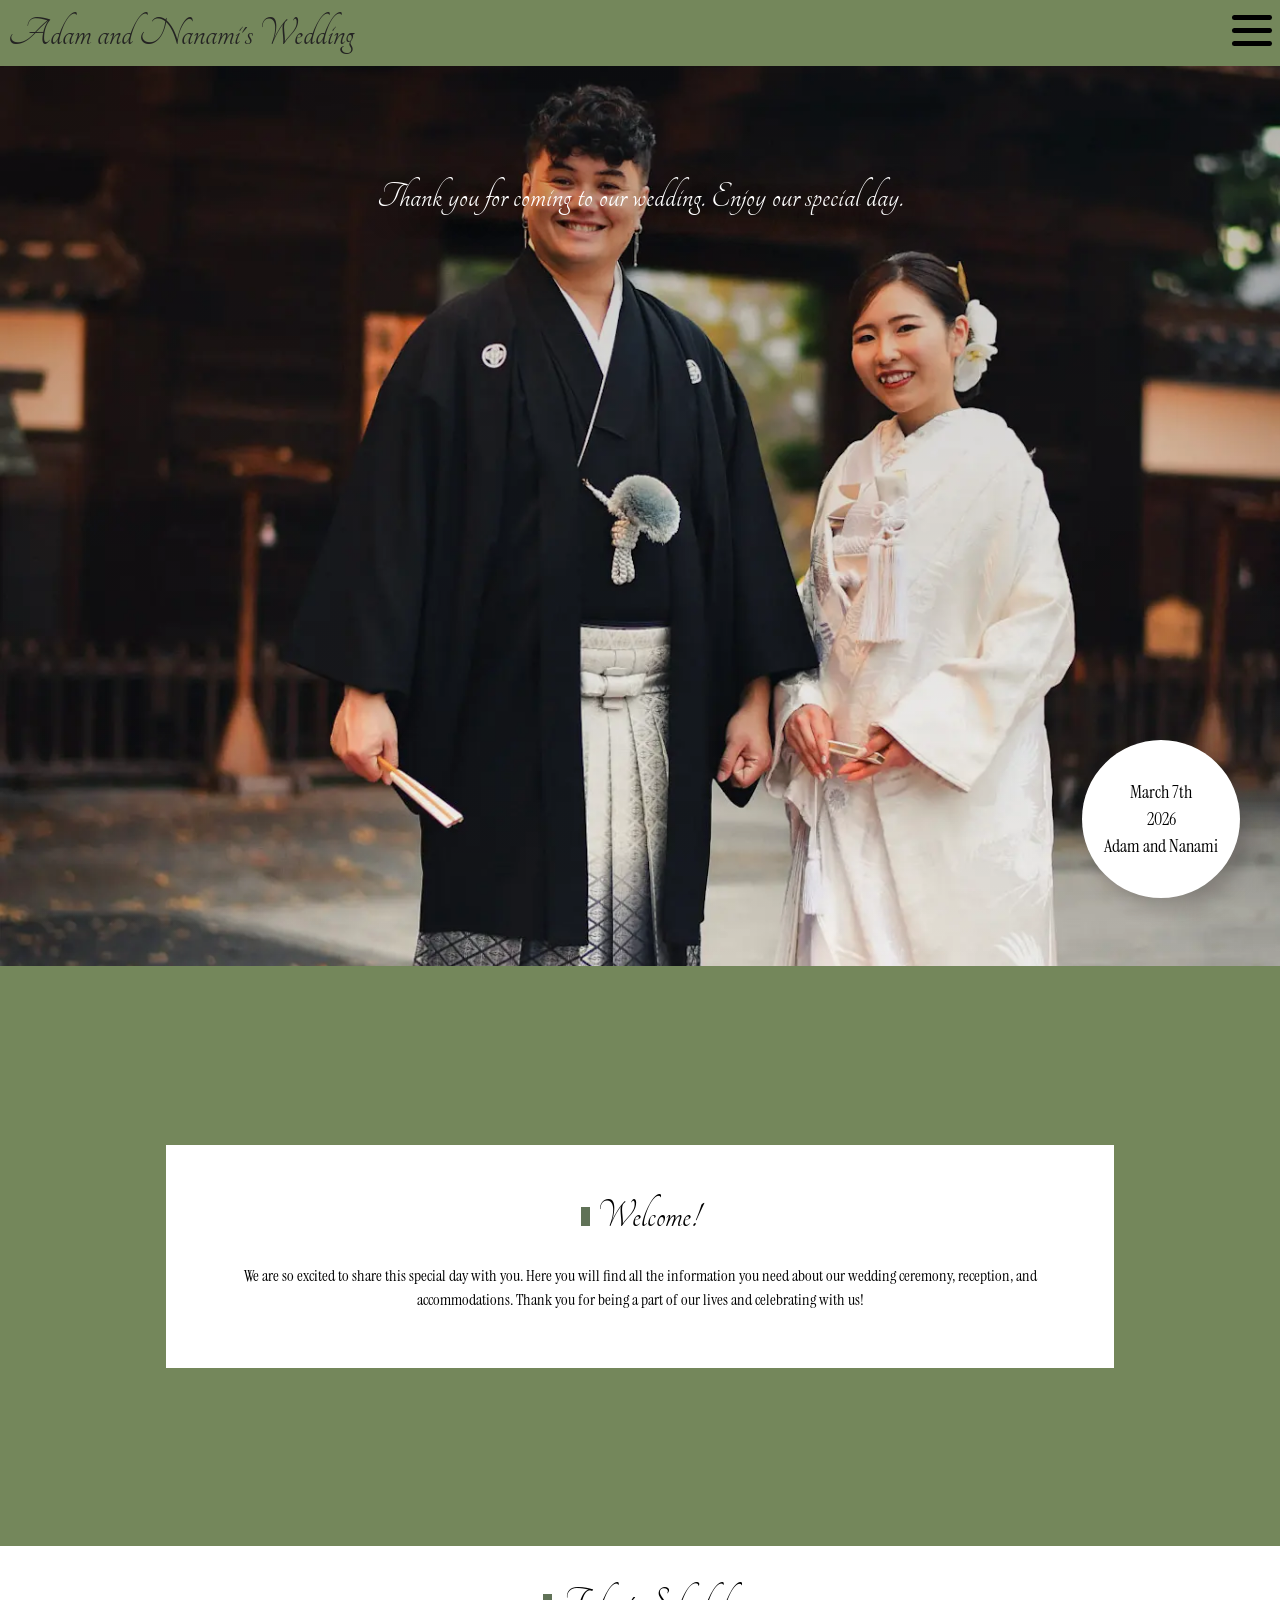
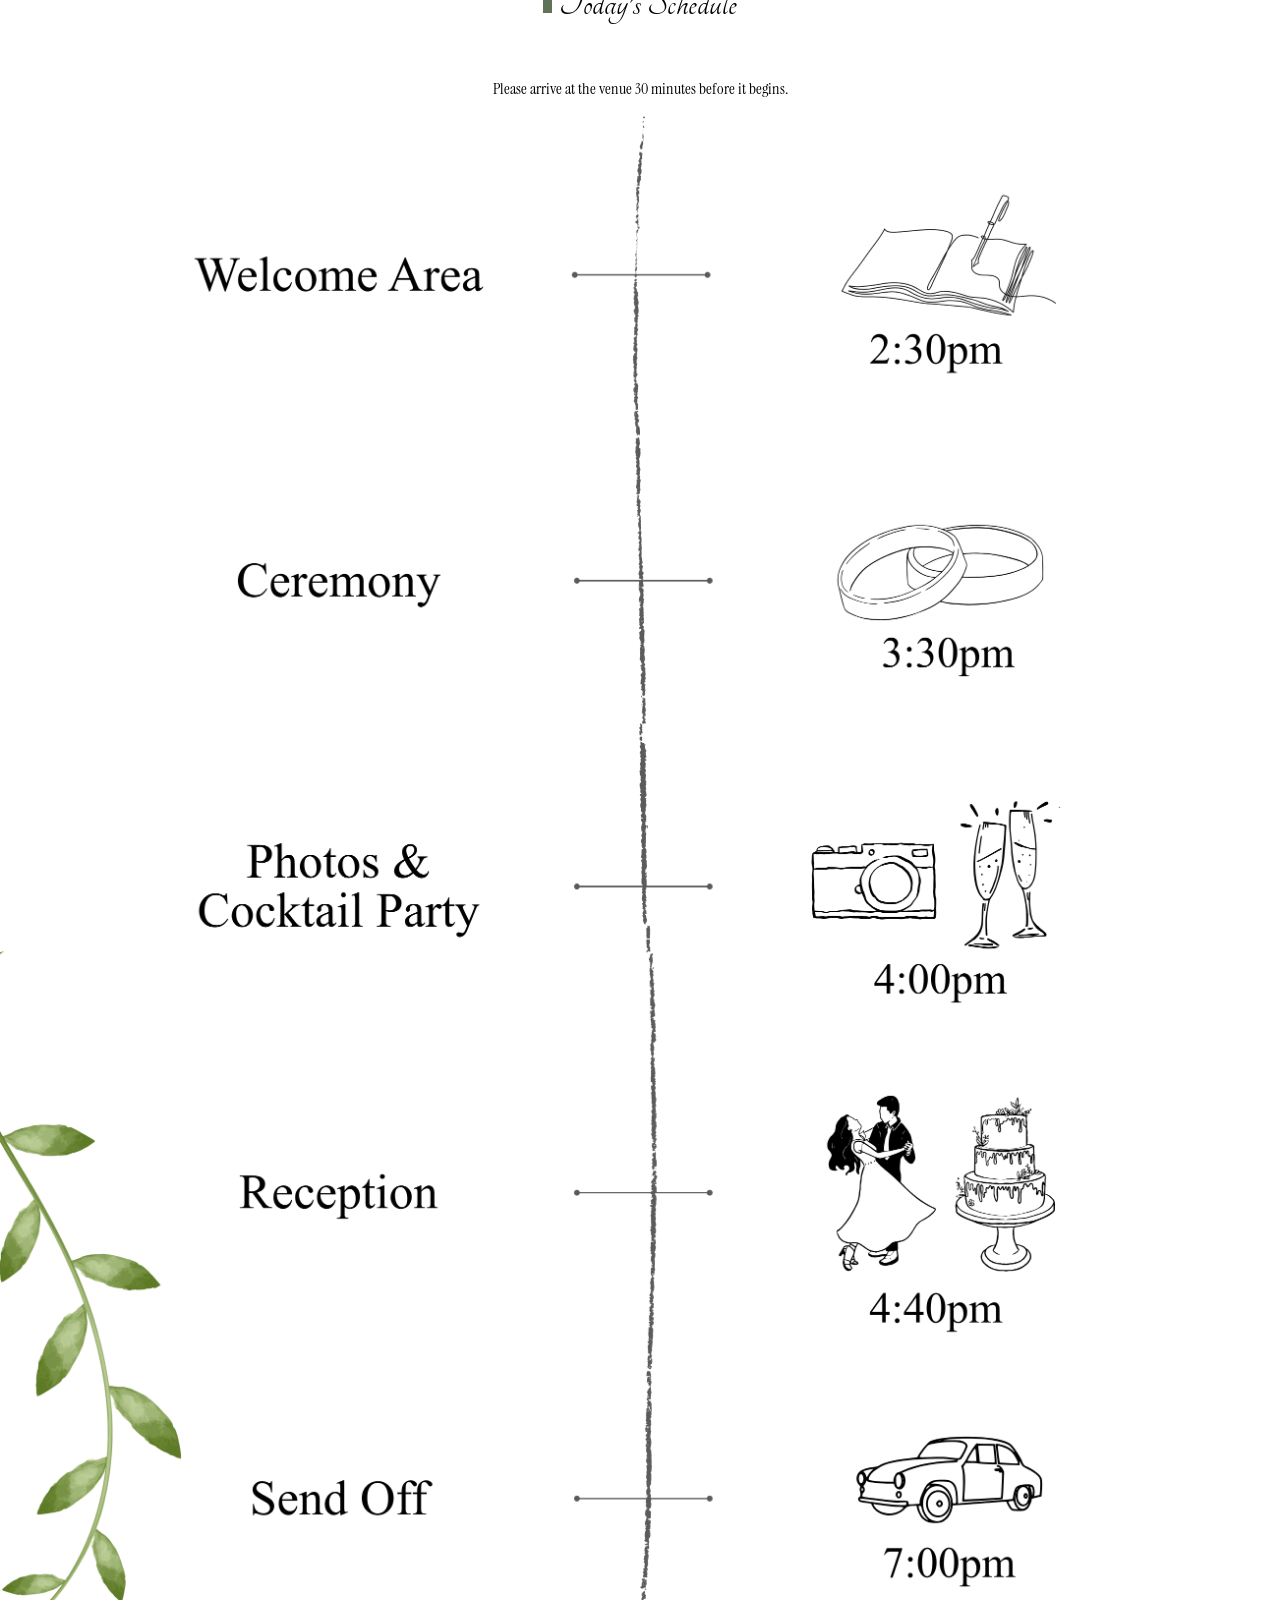
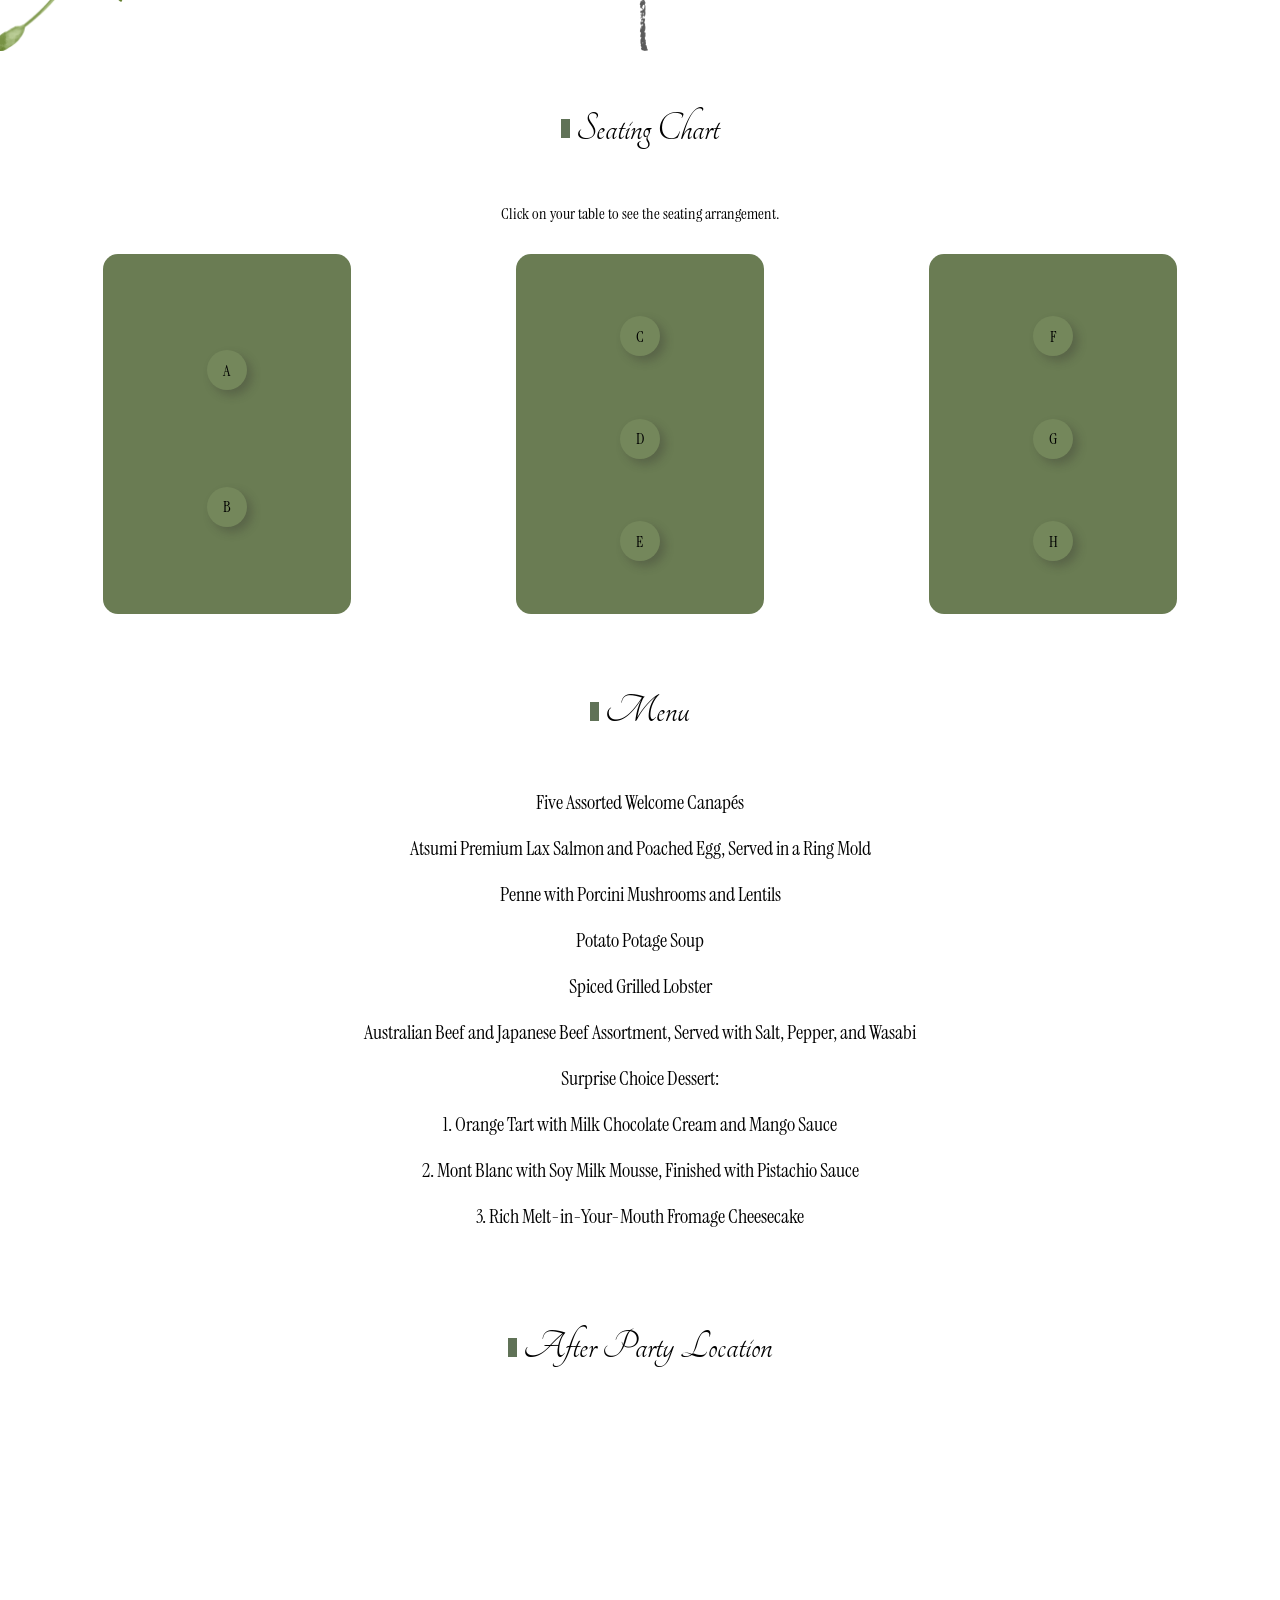
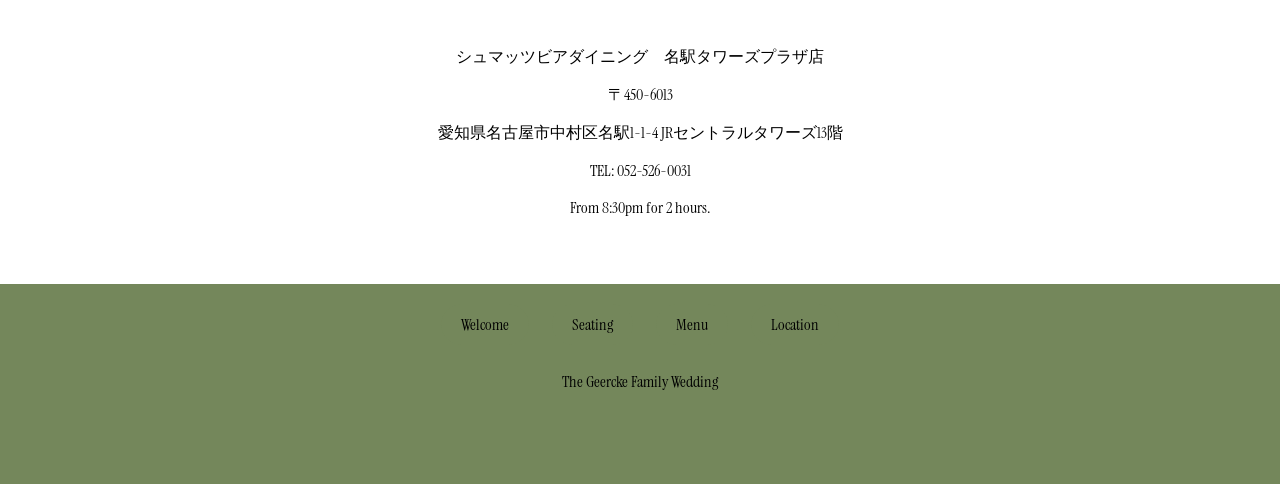
==== english.html @ deb8f096 "Add files via upload" ====
<!DOCTYPE html>
<html lang="en">
<head>
    <meta charset="UTF-8">
    <meta name="viewport" content="width=device-width, initial-scale=1.0">
    <link rel="stylesheet" href="index.css">
    
<link rel="preconnect" href="https://fonts.googleapis.com">
<link rel="preconnect" href="https://fonts.gstatic.com" crossorigin>
<link href="https://fonts.googleapis.com/css2?family=Instrument+Serif:ital@0;1&family=Shippori+Mincho+B1&family=Tangerine:wght@400;700&display=swap" rel="stylesheet"></head>
<body>

<div class="off-screen-menu">
            <ul>
                <li><a href="index.html">Home</a></li>
                <li><a href="#welcome">Welcome</a></li>
                <li><a href="#schedule">Schedule</a></li>
                <li><a href="#seating">Seating Chart</a></li>
                <li><a href="#menu">Menu</a></li>
                <li><a href="#location">Location</a></li>
            </ul>
</div>
        <nav>
                    <h1>Adam and Nanami's Wedding</h1>
        
            <div class="ham-menu">
                <span></span>
                <span></span>
                <span></span>
            </div>
        </nav>

    <div class="container">
        <div class="splash">
            
            <h3>Thank you for coming to our wedding. Enjoy our special day.</h3>
            <div class="date">
                <p>March 7th</p>
                <p>2026</p>
                <p>Adam and Nanami</p>
            </div>
        </div>
        <div class="welcome" id="welcome">
            <div class="welcome-text">
                <h2>Welcome!</h2>
                <p>We are so excited to share this special day with you. Here you will find all the information you need about our wedding ceremony, reception, and accommodations. Thank you for being a part of our lives and celebrating with us!</p>
            </div>
        </div>    
       <div class="schedule" id="schedule">
        
            <h2>Today's Schedule</h2>
            <p>Please arrive at the venue 30 minutes before it begins.</p>
            <div class="schedule-box">

                <img class="schedule-image" src="schedule with a leaf_eng.png" alt="Wedding Schedule">
                
            </div>
        </div> 
      <div class="seating-chart" id="seating">
            <h2>Seating Chart</h2>
            <p>Click on your table to see the seating arrangement.</p>
            <div class="table-container">
                <div class="table-1 table">
                    <button class="table-btn" data-table="A">A</button>
                    <button class="table-btn" data-table="B">B</button>
                </div>
                <div class="table-2 table">
                    <button class="table-btn" data-table="C">C</button>
                    <button class="table-btn" data-table="D">D</button>
                    <button class="table-btn" data-table="E">E</button>
                </div>
                <div class="table-3 table">
                    <button class="table-btn" data-table="F">F</button>
                    <button class="table-btn" data-table="G">G</button>
                    <button class="table-btn" data-table="H">H</button>
                </div>
            </div>
        </div>

            </div>
        <div class="menu" id="menu">
            <h2>Menu</h2>
<ul>
  <li>Five Assorted Welcome Canapés</li>
  <li>Atsumi Premium Lax Salmon and Poached Egg, Served in a Ring Mold</li>
  <li>Penne with Porcini Mushrooms and Lentils</li>
  <li>Potato Potage Soup</li>
  <li>Spiced Grilled Lobster</li>
  <li>Australian Beef and Japanese Beef Assortment, Served with Salt, Pepper, and Wasabi</li>
  <li>Surprise Choice Dessert:</li>
  <li>1. Orange Tart with Milk Chocolate Cream and Mango Sauce</li>
  <li>2. Mont Blanc with Soy Milk Mousse, Finished with Pistachio Sauce</li>
  <li>3. Rich Melt-in-Your-Mouth Fromage Cheesecake</li>
</ul>
        </div>
        <div class="location" id="location">
            <h2>After Party Location</h2>
            <div class="address">
                <div class="map"><iframe src="https://www.google.com/maps/embed?pb=!1m18!1m12!1m3!1d1630.7137008427594!2d136.8818280786256!3d35.17089853888267!2m3!1f0!2f0!3f0!3m2!1i1024!2i768!4f13.1!3m3!1m2!1s0x600377cc2bde75cb%3A0x69bfc3fd4958fa4e!2z44K344Ol44Oe44OD44OEIOWQjeWPpOWxi-OCv-ODr-ODvOOCuuODl-ODqeOCtg!5e0!3m2!1sen!2sjp!4v1771143476471!5m2!1sen!2sjp" width="250" height="200" style="border:0;" allowfullscreen="" loading="lazy" referrerpolicy="no-referrer-when-downgrade"></iframe></div>
                <div class="address-text">
                    <p>シュマッツビアダイニング　名駅タワーズプラザ店</p>
                    <p>〒450-6013</p>
                    <p>愛知県名古屋市中村区名駅1-1-4 JRセントラルタワーズ13階</p>
                    <p>TEL: 052-526-0031</p>
                    <p>From 8:30pm for 2 hours.</p>
                </div>
            </div>
            <!-- <button class="afterparty">After Party Details</button> -->
        </div>   

    </div>
        <div class="modal-overlay" id="modalOverlay">
            <div class="modal">
                <div class="table-visual"></div>
                <div class="seats" id="seats"></div>
            </div>
        </div>
    <footer>
        <button onclick="window.location.href='#welcome'">Welcome</button>
        <button onclick="window.location.href='#seating'">Seating</button>
        <button onclick="window.location.href='#menu'">Menu</button>
        <button onclick="window.location.href='#location'">Location</button>
        
        <p>The Geercke Family Wedding</p>
    </footer>

<script src="script.js"></script>
</body>
---- index.css ----
body {
  font-family: "Instrument Serif", serif;
  font-weight: 400;
  font-style: normal;
  margin: 0;
  background-color: white;
}

html, body {
  margin: 0;
  padding: 0;
  width: 100%;
  height: 100%;
}

html[lang="ja"] body {
  font-family: "Shippori Mincho B1",;
  font-weight: 400;
  font-style: normal;
  margin: 0;
}

html[lang="ja"] [lang="en"] {
  font-family: "Shippori Mincho B1", serif;
  font-weight: 400;
  font-style: normal;
}

html[lang="ja"] h2, h3 {
  font-family: "Shippori Mincho B1", serif;
  font-weight: 400;
  font-style: normal;
  font-size: 30px;
}
 
nav {
  display: flex;
  background-color: #74875B;
  margin-top: 0;
  color: rgb(36, 35, 35);
  text-align: center;
  align-content: center;
  height: 60px;
  margin: 0;
  padding: 3px;
  font-weight: 400;
}

h1, h2 {
  font-family: "Tangerine", serif;
  font-weight: 400;
  font-style: normal;
  font-size: 42px;
}

h3 {
  font-family: "Tangerine", serif;
  font-weight: 400;
  font-style: normal;
  font-size: 38px;
  margin: 10px;
}

nav h1 {
    margin: 0;
    padding: 5px;
    padding-top: 8px;
}

h2 {
    display: inline-flex;
    align-items: center;
    gap: 0.4rem;
}

.off-screen-menu a,
.off-screen-menu a:visited {
  color: #2a2a2a;
  text-decoration: none;
}

h2::before {
    content: "";
    width: 9px;
    height: 19px;
    background-color: #607257;
}

.off-screen-menu {
  background-color: beige;
  height: 100vh;
  width: 100%;
  gap: 3rem;
  max-width: 450px;
  position: fixed;
  top: 0;
  right: -450px;
  display: flex;
  flex-direction: column;
  align-items: center;
  justify-content: center;
  transition: .3s ease;
  text-align: center;
  font-size: 2rem;
  z-index: 101;
}

.off-screen-menu.active {
  right: 0;
}

.off-screen-menu ul {
list-style: none;
padding: 0;
margin: 0;
}

.ham-menu {
  height: 100%;
  width: 40px;
  position: relative;
  margin-left: auto;
  margin-right: 5px;
}
.off-screen-menu li {
  margin: 20px 0;
}

.ham-menu span {
  height: 5px;
  width: 100%;
  background-color: black;
  border-radius: 25px;
  position: absolute;
  left: 0;
  transition: .3s ease;
  z-index: 102;
}

.ham-menu span:nth-child(1) {
  top: 12px;
}

.ham-menu span:nth-child(2) {
  top: 25px;
}

.ham-menu span:nth-child(3) {
  top: 38px;
}

.ham-menu.active span:nth-child(1) {
  top: 22px;
  transform: rotate(45deg);
}

.ham-menu.active span:nth-child(2) {
  opacity: 0;
}

.ham-menu.active span:nth-child(3) {
  top: 22px;
  transform: rotate(-45deg);
}


.container {
  display: flex;
  flex-wrap: wrap;
  flex-direction: column;
}

.splash {
  height: 100vh;
  position: relative;
  background-image: url("splas.webp");
  background-size: cover;
  background-position: center;
  color: white;
  text-align: center;
  align-content:start;
  font-size: 20px;
  font-weight: 100;
  position: relative;
}

.splash::before {
  content: "";
  position: absolute;
  inset: 0;
    background: linear-gradient(
  to bottom,
  rgba(0, 0, 0, 0.2),
  rgba(0, 0, 0, 0.0)
);
  z-index: 0;}

.splash h3 {
  position: relative;
  margin-top: 10vh;
  z-index: 100;
  color: white;
  text-shadow: 10px 10px 25px rgb(26, 26, 26);
  padding: 20px;  
}


.splash-image {
  width: 100%;
  height: auto;
}

.date {
  height: 148px;
  width: 148px;
  background-color: white;
  color: black;
  border-radius: 50%;
  align-content: center;
  margin: 20px;
  font-size: 18px;
  padding: 5px;
  margin-left: auto;
  box-shadow: 10px 10px 20px rgba(49, 48, 48, 0.3);
  bottom: 3rem;
  right: 1.25rem;
  position: absolute;
}

.date p {
  margin: 3px;
  font-size: 18px;}

.welcome {
  text-align: center;
  padding: 20px;
  background-color: #74875B;
  height: 60vh;
  align-content: center;
}

.welcome h2 {
  margin: 0;
}

.welcome-jp {
  text-align: center;
  padding: 20px;
  background-color: #74875B;
  height: 60vh;
  align-content: center;
}

.welcome-text {
  background-color: white;
  margin: auto;
  width: 70%;
  padding: 40px;
  line-height: 1.5;
}

.welcome-text-jp {
  background-color: white;
  margin: auto;
  width: 70%;
  padding: 40px;
  line-height: 1.5;
  font-size: 16px;
}

.welcome-text-jp h3 {
  font-size: 30px;
  margin-top: 0;
}


.schedule {
  text-align: center;
  z-index: 1;
  background-size: cover;
}

.schedule h2 {
  background-image: url("a leaf.png");
}

.leaf {
  left: auto;
  z-index: -1;
}

.schedule img {
  width: 100%;
  height: auto;
  z-index: 0;
}

.schedule-box {
  display: flex;
  flex-direction: row;
  justify-content: center;
  gap: 20px;
}

.schedule-box img {
  width: 100%;
  height: auto;
  margin-left: 0;
}

.schedule-time {
  display: flex;
  flex-direction: column;

}

.seating-chart {
  text-align: center;
  padding: 20px;
}

.seating-chart p {
  margin-bottom: 30px;
}

.table-container {
  display: flex;
  flex-direction: row;
  justify-content: space-around;
}

.table {
  display: flex;
  flex-direction: column;
  align-items: center;
  justify-content: space-evenly;
  width: 20%;
  height: 40vh;
  background-color: #6a7c53;
  border-radius: 15px;
}

.table-btn {
    margin-top: 10px;
    height: 40px;
    width: 40px;
    text-align: center;
    background-color: #74875B;
    border: none;
    border-radius: 50%;
    font-size: 16px;
    box-shadow: 5px 5px 10px rgba(49, 48, 48, 0.3);
}

.menu {
  text-align: center;
  padding: 20px;
  list-style: none;
}

.menu ul {
  padding: 0;
  list-style: none;
}

.menu li {
  margin: 20px 0;
  font-size: 20px;
  list-style: none;
}

.location {
  text-align: center;
  padding: 20px;
}

.location button {
    margin-top: 10px;
    padding: 10px 20px;
    background-color: #b4a543;
    color: white;
    border: none;
    border-radius: 30px;
    font-size: 16px;
    margin-bottom: 50px;
    box-shadow: 5px 5px 30px rgba(49, 48, 48, 0.5);
}

.address {
    display: flex;
    flex-direction: column;
    justify-content: center;
    align-items: center;
    gap: 20px;
    margin-bottom: 30px;
}

button {
  font-family: "Instrument Serif", serif;
  font-weight: 100;
  font-style: normal;
}

footer {
  text-align: center;
  padding: 10px;
  background-color: #74875B;
  min-height: 20vh;
}

footer button {
    margin: 10px;
    padding: 10px 20px;
    background-color: #74875B;
    border: none;
    border-radius: 30px;
    font-size: 16px;
}

/* MODAL STYLES */

body.modal-open {
  overflow: hidden;
}

.modal-overlay {
  position: fixed;
  inset: 0;
  background: rgba(0,0,0,0.5);

  display: flex;
  justify-content: center;
  align-items: center;

  opacity: 0;
  visibility: hidden;
  pointer-events: none;

  transition: opacity 0.3s ease, visibility 0.3s ease;
  z-index: 1000;
}


.modal-overlay.active {
    opacity: 1;
  visibility: visible;
  pointer-events: auto;
}

.modal {
  position: relative;
  display: flex;
  align-items: center;
  width: 420px;
  height: 260px;
  background: rgba(255, 255, 255);
  padding-left: 110px;
  padding-right: 110px;
}

.table-visual {
  position: absolute;
  top: 50%;
  left: 50%;
  width: 70px;
  height: 230px;
  transform: translate(-50%, -50%);
  background: #74875B;
  border-radius: 12px;
}

.seats {
  position: absolute;
  left: 50%;
  top: 50%;
  transform: translate(-50%, -50%);
  
  display: flex;
  gap: 80px;
  justify-content: space-between;
  width: 80%; /* or exact pixel width if you prefer */
  max-width: 400px; /* matches modal size roughly */
  pointer-events: auto;
  box-sizing: border-box;
  padding-right: 100px;
}




.seats .side {
  width: 45%;
  display: flex;
  flex-direction: column;
  justify-content: center;
  gap: 30px;
}


.seat {
  background: white;
  padding: 3px 3px;
  border-radius: 10px;
  font-size: 14px;
  white-space: nowrap;
  max-width: 160px;
  text-align: center;
  
}

.seats .side:first-child {
  align-items: flex-end;
  padding-right: 16px;
}

.seats .side:last-child {
  align-items: flex-start;
  padding-left: 16px;
}


/* HOMEPAGE */

.homepage {
  position: relative;
  height: 100vh;
  background-color: rgb(220, 220, 220);
}

/* BG STRIPS */

.strip-container {
  display: flex;
  flex-direction: column;
  height: 100%;
}


.bg-strip {
  flex: 1;
  background-size: cover;
  background-position: center;
  opacity: 0;
  will-change: transform, opacity;
}

.bg-strip.top {
  background-image: url("home2.webp");
  background-blend-mode: saturation ;
  z-index: 1;
  animation: slideInLeft 0.8s forwards;
}

.bg-strip.middle {
  background-image: url("home3.webp");
    background-blend-mode: darken;

  z-index: 2;
  animation: slideInRight 0.8s 0.3s forwards;
}

.bg-strip.bottom {
  background-image: url("home1.webp");
    background-blend-mode: darken;
  z-index: 3;
  animation: slideInLeft 0.8s 0.6s forwards;
  margin-top: -3px;
}

.bg-strip.top,
.bg-strip.bottom {
  filter: grayscale(50%);
}



/* END BG STRIPS */

.homepage h1,
.homepage .lang {
  position: relative;
  z-index: 10;
}



.intro {
  position: absolute;
  inset: 0;
  display: flex;
  flex-direction: column;
  justify-content: center;
  align-items: center;
  z-index: 10;
  text-align: center;
  margin-bottom: 50px;
  padding: 20px;
  color: white;
  height: 90%;
  opacity: 0;
  animation: fadeIn 1s 1.2s ease-out forwards;
}

.intro::before {
    content: "";
  position: absolute;
  inset: 0;
  background: linear-gradient(
  to bottom,
  rgba(0, 0, 0, 0.3),
  rgba(0, 0, 0, 0.0)
);
  z-index: 1;
}

.homepage h1 {
  font-size: 36px;
  margin: 0;
  text-shadow: 10px 10px 25px rgb(26, 26, 26);
}

.homepage p {
  margin-top: 20px;
  color: white;
  font-size: 22px;
  z-index: 2;
  text-shadow: 10px 10px 25px rgb(26, 26, 26);
}

.lang {
  display: flex;
  justify-content: center;
  gap: 10px;
  margin-top: 170px;
  width: 100%;
  height: auto;
}

.lang img {
  width: clamp(50px, 15vw, 80px);
  height: auto;
  cursor: pointer;
}


@media (max-width: 400px) {
  .lang {
    gap: 10px;
  }
  .homepage h1 {
    font-size: 42px;
  }
}

@keyframes slideInLeft {
  0% {
    transform: translateX(-100%);
    opacity: 0;
  }
  100% {
    transform: translateX(0);
    opacity: 1;
  }
}


@keyframes slideInRight {
  0% {
    transform: translateX(100%);
    opacity: 0;
  }
  100% {
    transform: translateX(0);
    opacity: 1;
  }
}

@keyframes fadeIn {
  from { opacity: 0; }
  to { opacity: 1; }
}

/* 
@keyframes fadeUp {
  from { opacity: 0; transform: translateY(20px); }
  to { opacity: 1; transform: translateY(0); }
}

.homepage h1 {
  animation: fadeUp 1s 1.8S ease-out forwards;
}

.lang img:nth-child(1) { animation: fadeUp 1s ease-out}
.lang img:nth-child(2) { animation: fadeUp 1s ease-out  } */
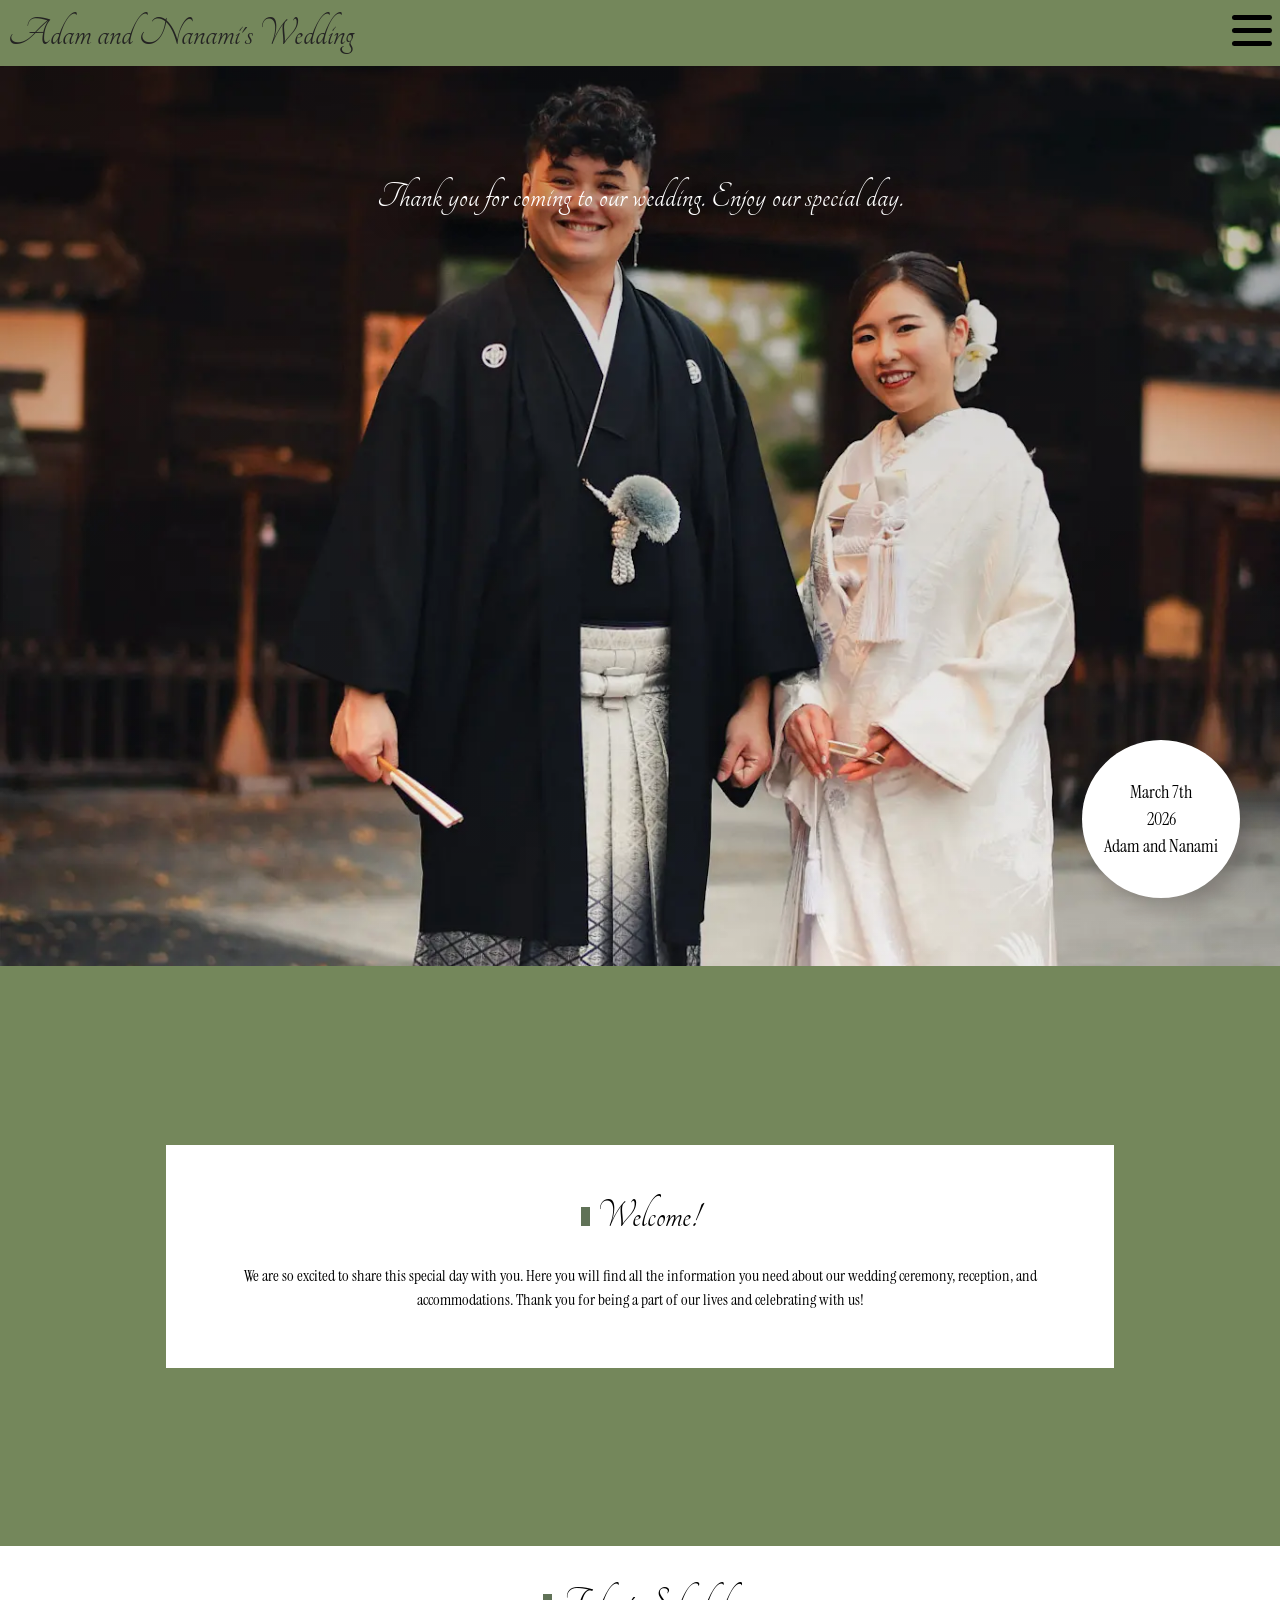
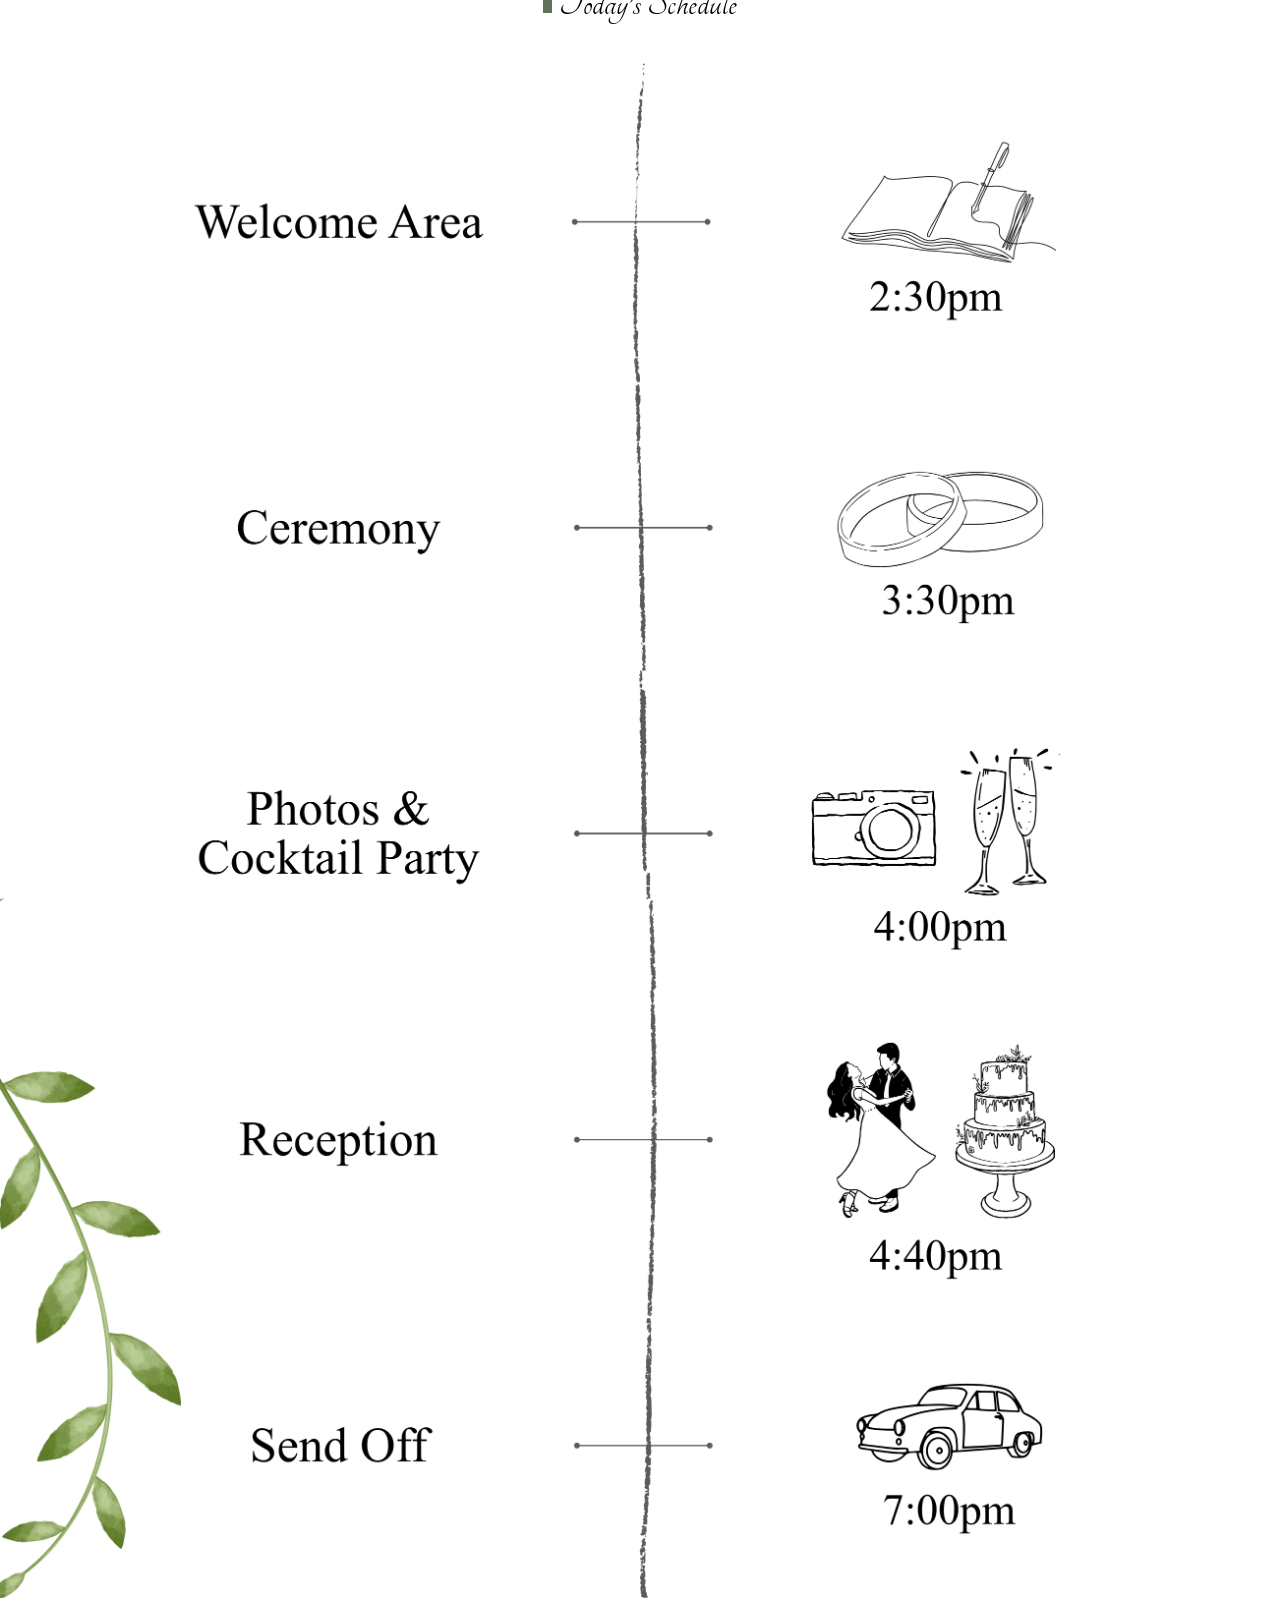
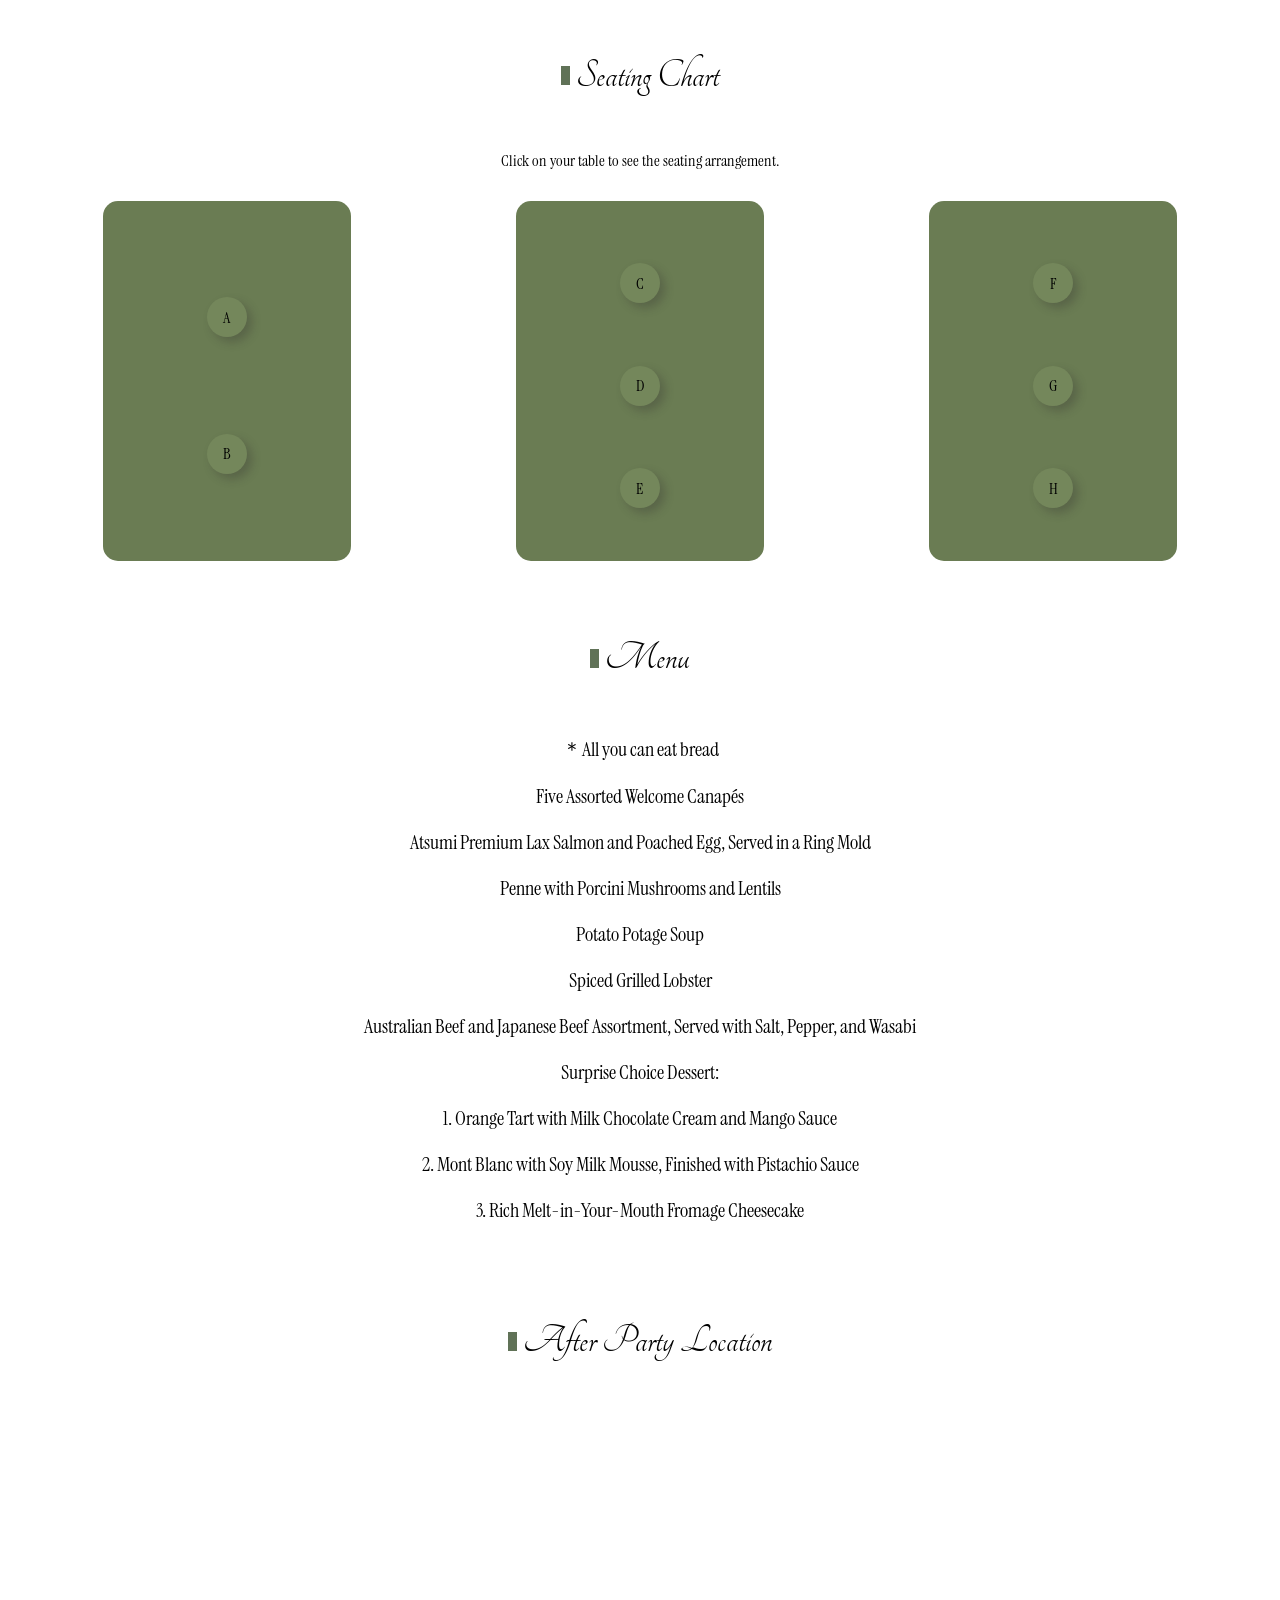
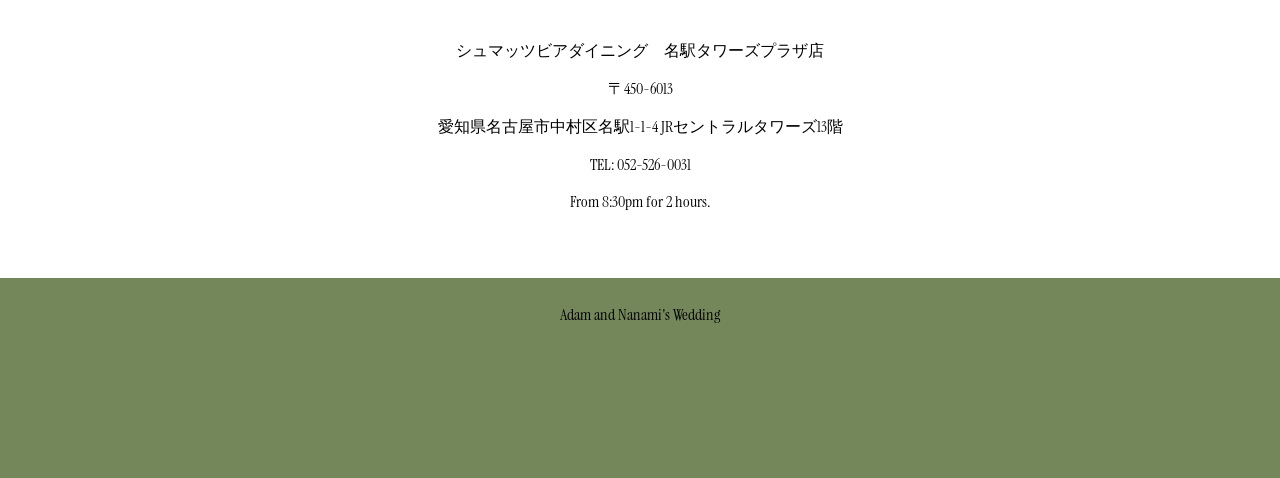
==== commit 41b824a0: "Fix HTML structure and update wedding details" ====
--- a/english.html
+++ b/english.html
@@ -49,7 +49,6 @@
        <div class="schedule" id="schedule">
         
             <h2>Today's Schedule</h2>
-            <p>Please arrive at the venue 30 minutes before it begins.</p>
             <div class="schedule-box">
 
                 <img class="schedule-image" src="schedule with a leaf_eng.png" alt="Wedding Schedule">
@@ -81,6 +80,7 @@
         <div class="menu" id="menu">
             <h2>Menu</h2>
 <ul>
+    <li>＊All you can eat bread</li>
   <li>Five Assorted Welcome Canapés</li>
   <li>Atsumi Premium Lax Salmon and Poached Egg, Served in a Ring Mold</li>
   <li>Penne with Porcini Mushrooms and Lentils</li>
@@ -105,7 +105,6 @@
                     <p>From 8:30pm for 2 hours.</p>
                 </div>
             </div>
-            <!-- <button class="afterparty">After Party Details</button> -->
         </div>   
 
     </div>
@@ -116,13 +115,10 @@
             </div>
         </div>
     <footer>
-        <button onclick="window.location.href='#welcome'">Welcome</button>
-        <button onclick="window.location.href='#seating'">Seating</button>
-        <button onclick="window.location.href='#menu'">Menu</button>
-        <button onclick="window.location.href='#location'">Location</button>
+
         
-        <p>The Geercke Family Wedding</p>
+        <p>Adam and Nanami's Wedding</p>
     </footer>
 
 <script src="script.js"></script>
-</body>   +</body>   
